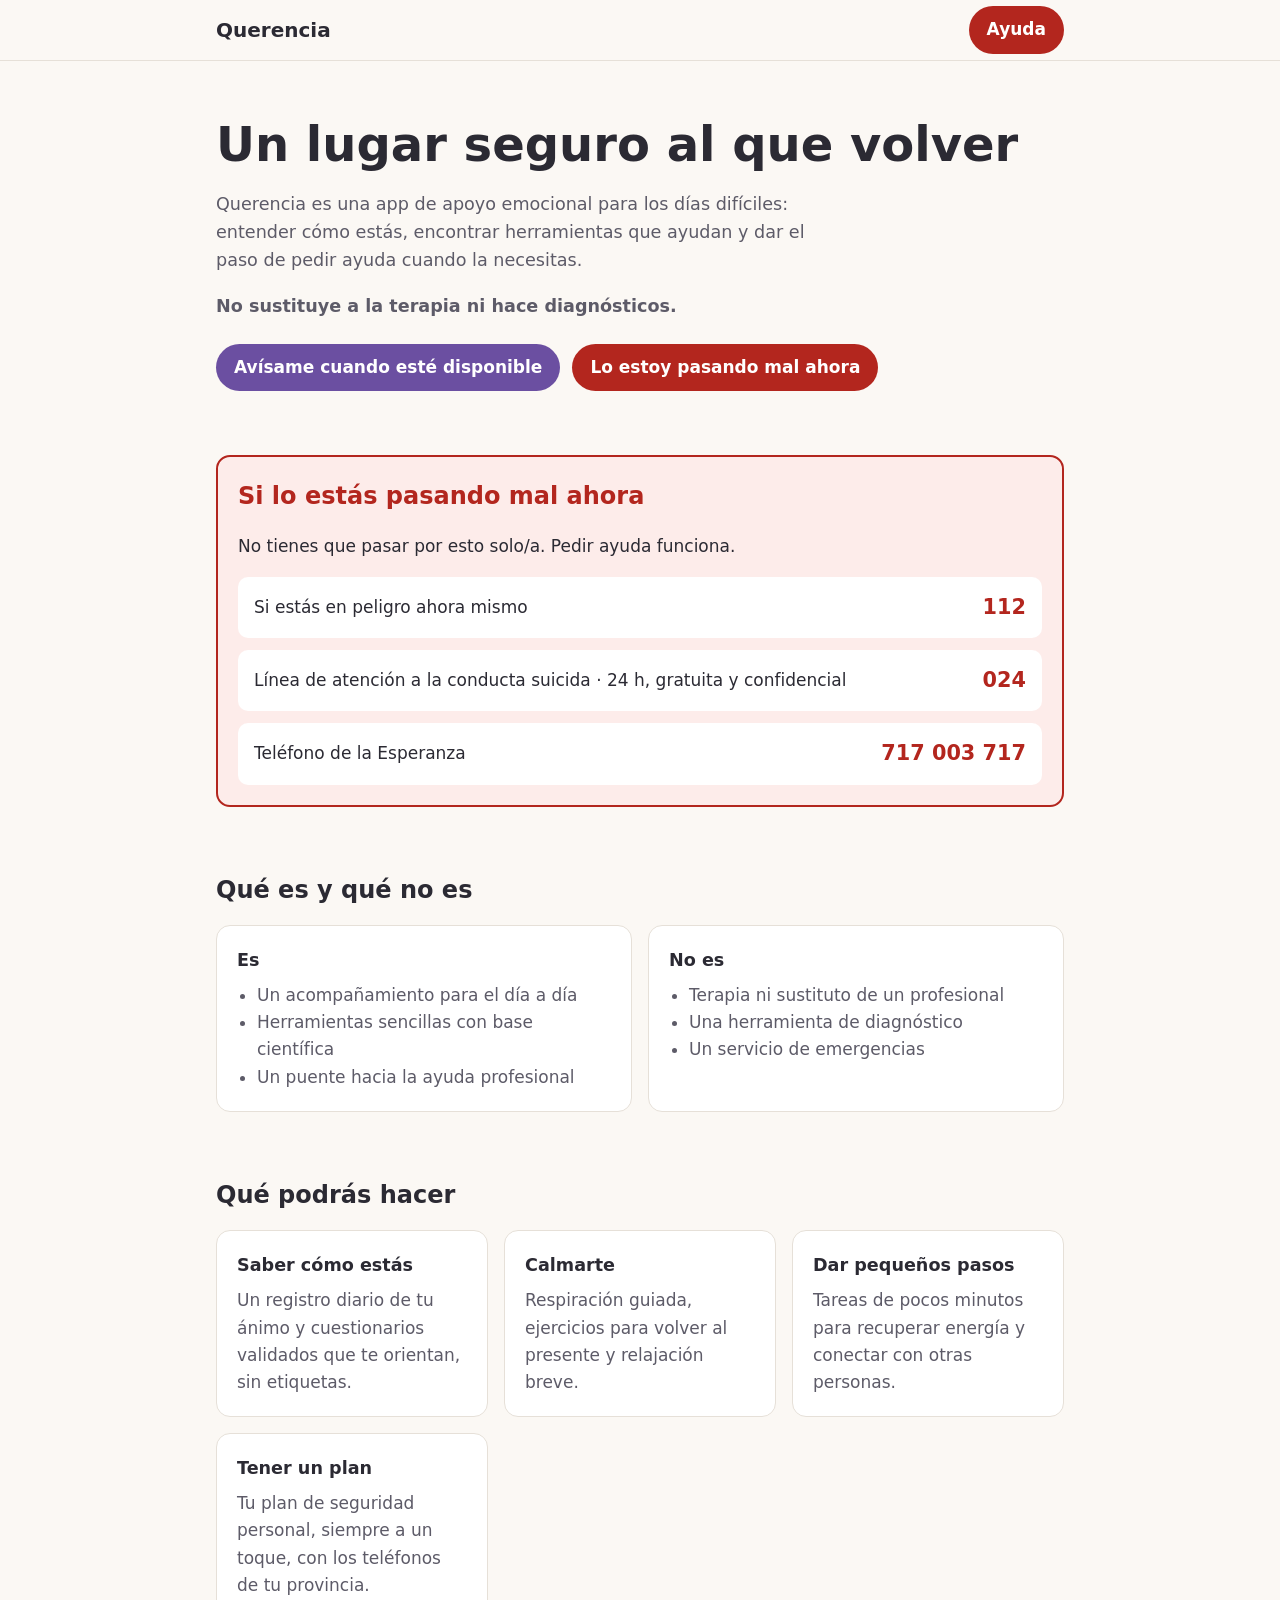
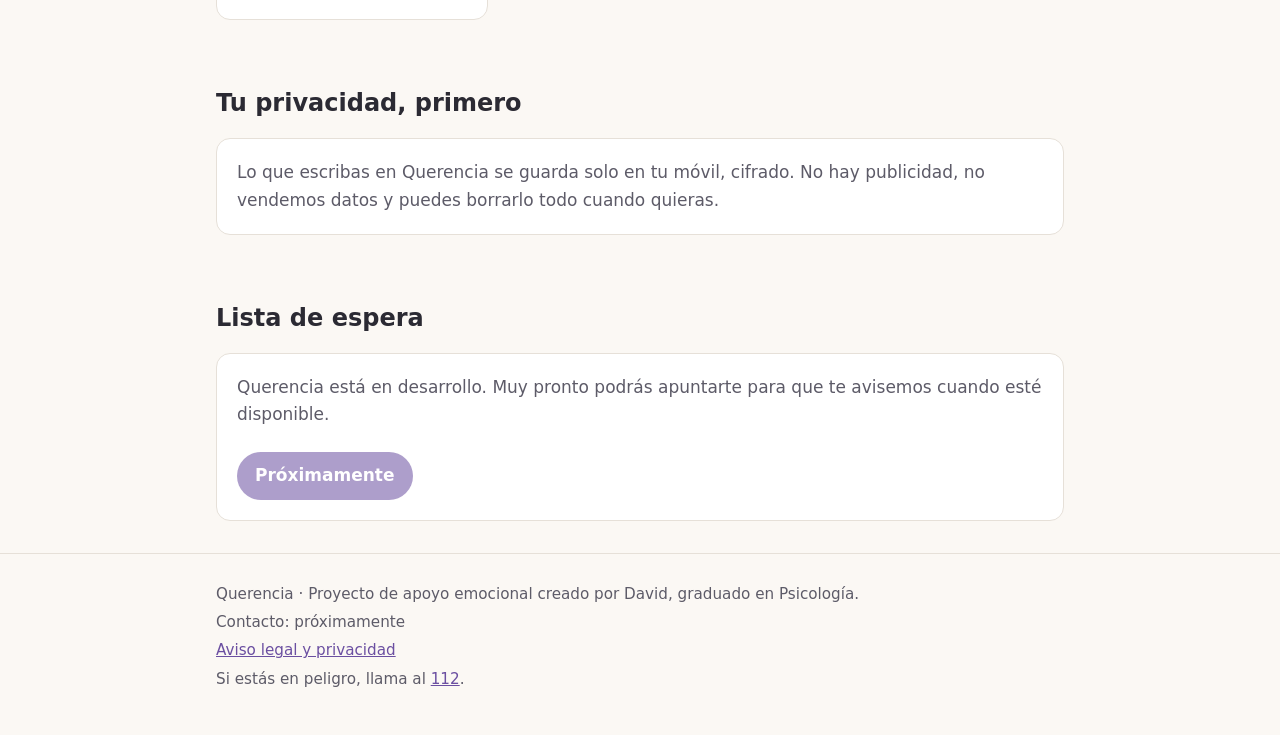
==== index.html @ c54ea7a4 "Añade la web de Querencia y su publicación en GitHub Pages Co-Authored-By: Claude Opus 5.5 <noreply@" ====
<!doctype html>
<html lang="es">
<head>
  <meta charset="utf-8">
  <meta name="viewport" content="width=device-width, initial-scale=1">
  <title>Querencia · Apoyo emocional</title>
  <meta name="description" content="Querencia es una app de apoyo emocional y autoayuda. No sustituye a la terapia. Si estás en peligro, llama al 112 o al 024.">
  <link rel="stylesheet" href="styles.css">
</head>
<body>
  <header>
    <div class="wrap">
      <a class="brand" href="#">Querencia</a>
      <a class="btn btn-help" href="#ayuda">Ayuda</a>
    </div>
  </header>

  <main class="wrap">
    <section class="hero">
      <h1>Un lugar seguro al que volver</h1>
      <p>Querencia es una app de apoyo emocional para los días difíciles: entender cómo estás, encontrar herramientas que ayudan y dar el paso de pedir ayuda cuando la necesitas.</p>
      <p><strong>No sustituye a la terapia ni hace diagnósticos.</strong></p>
      <div class="actions">
        <a class="btn btn-primary" href="#lista-de-espera">Avísame cuando esté disponible</a>
        <a class="btn btn-help" href="#ayuda">Lo estoy pasando mal ahora</a>
      </div>
    </section>

    <section id="ayuda" aria-labelledby="ayuda-titulo">
      <div class="help-box">
        <h2 id="ayuda-titulo">Si lo estás pasando mal ahora</h2>
        <p>No tienes que pasar por esto solo/a. Pedir ayuda funciona.</p>
        <ul class="phones">
          <li><a href="tel:112"><span>Si estás en peligro ahora mismo</span><strong>112</strong></a></li>
          <li><a href="tel:024"><span>Línea de atención a la conducta suicida · 24 h, gratuita y confidencial</span><strong>024</strong></a></li>
          <li><a href="tel:717003717"><span>Teléfono de la Esperanza</span><strong>717 003 717</strong></a></li>
        </ul>
      </div>
    </section>

    <section aria-labelledby="que-es">
      <h2 id="que-es">Qué es y qué no es</h2>
      <div class="grid">
        <div class="card">
          <h3>Es</h3>
          <ul>
            <li>Un acompañamiento para el día a día</li>
            <li>Herramientas sencillas con base científica</li>
            <li>Un puente hacia la ayuda profesional</li>
          </ul>
        </div>
        <div class="card">
          <h3>No es</h3>
          <ul>
            <li>Terapia ni sustituto de un profesional</li>
            <li>Una herramienta de diagnóstico</li>
            <li>Un servicio de emergencias</li>
          </ul>
        </div>
      </div>
    </section>

    <section aria-labelledby="que-podras">
      <h2 id="que-podras">Qué podrás hacer</h2>
      <div class="grid">
        <div class="card"><h3>Saber cómo estás</h3><p>Un registro diario de tu ánimo y cuestionarios validados que te orientan, sin etiquetas.</p></div>
        <div class="card"><h3>Calmarte</h3><p>Respiración guiada, ejercicios para volver al presente y relajación breve.</p></div>
        <div class="card"><h3>Dar pequeños pasos</h3><p>Tareas de pocos minutos para recuperar energía y conectar con otras personas.</p></div>
        <div class="card"><h3>Tener un plan</h3><p>Tu plan de seguridad personal, siempre a un toque, con los teléfonos de tu provincia.</p></div>
      </div>
    </section>

    <section aria-labelledby="privacidad">
      <h2 id="privacidad">Tu privacidad, primero</h2>
      <div class="card">
        <p>Lo que escribas en Querencia se guarda solo en tu móvil, cifrado. No hay publicidad, no vendemos datos y puedes borrarlo todo cuando quieras.</p>
      </div>
    </section>

    <section id="lista-de-espera" aria-labelledby="espera-titulo">
      <h2 id="espera-titulo">Lista de espera</h2>
      <div class="card">
        <p>Querencia está en desarrollo. Muy pronto podrás apuntarte para que te avisemos cuando esté disponible.</p>
        <div class="actions">
          <!-- Sustituir por el enlace del formulario cuando tenga aviso de privacidad y casilla de consentimiento -->
          <a class="btn btn-primary" aria-disabled="true">Próximamente</a>
        </div>
      </div>
    </section>
  </main>

  <footer>
    <div class="wrap">
      <p>Querencia · Proyecto de apoyo emocional creado por David, graduado en Psicología.</p>
      <p>Contacto: <!-- CONTACTO: sustituir por el correo de Querencia --><span>próximamente</span></p>
      <p><a href="aviso-legal.html">Aviso legal y privacidad</a></p>
      <p>Si estás en peligro, llama al <a href="tel:112">112</a>.</p>
    </div>
  </footer>
</body>
</html>
---- styles.css ----
:root {
  --bg: #fbf8f4;
  --surface: #ffffff;
  --text: #2b2a33;
  --muted: #5d5b68;
  --accent: #6b4fa1;
  --accent-text: #ffffff;
  --help: #b3261e;
  --help-bg: #fdecea;
  --border: #e6e0d8;
  --radius: 14px;
}

@media (prefers-color-scheme: dark) {
  :root {
    --bg: #17161c;
    --surface: #211f28;
    --text: #ece9f2;
    --muted: #b3afbf;
    --accent: #b9a3e6;
    --accent-text: #17161c;
    --help: #ffb4ab;
    --help-bg: #3a1d1b;
    --border: #34313d;
  }
}

* { box-sizing: border-box; }

body {
  margin: 0;
  background: var(--bg);
  color: var(--text);
  font-family: system-ui, -apple-system, "Segoe UI", Roboto, sans-serif;
  font-size: 17px;
  line-height: 1.6;
}

a { color: var(--accent); }

.wrap { max-width: 880px; margin: 0 auto; padding: 0 16px; }

header {
  position: sticky;
  top: 0;
  z-index: 10;
  background: var(--bg);
  border-bottom: 1px solid var(--border);
}
header .wrap { display: flex; align-items: center; justify-content: space-between; height: 60px; }
.brand { font-weight: 700; font-size: 1.25rem; text-decoration: none; color: var(--text); }

.btn {
  display: inline-block;
  padding: 10px 18px;
  border-radius: 999px;
  font-weight: 600;
  text-decoration: none;
  border: 0;
  cursor: pointer;
}
.btn-help { background: var(--help); color: #fff; }
@media (prefers-color-scheme: dark) { .btn-help { color: #17161c; } }
.btn-primary { background: var(--accent); color: var(--accent-text); }
.btn[aria-disabled="true"] { opacity: .55; cursor: not-allowed; }

.hero { padding: 56px 0 32px; }
.hero h1 { font-size: clamp(2rem, 6vw, 3rem); line-height: 1.15; margin: 0 0 16px; }
.hero p { color: var(--muted); font-size: 1.1rem; max-width: 620px; }
.actions { display: flex; flex-wrap: wrap; gap: 12px; margin-top: 24px; }

section { padding: 32px 0; }
h2 { font-size: 1.5rem; margin: 0 0 16px; }

.help-box {
  background: var(--help-bg);
  border: 2px solid var(--help);
  border-radius: var(--radius);
  padding: 20px;
}
.help-box h2 { color: var(--help); }
.phones { list-style: none; padding: 0; margin: 0; display: grid; gap: 12px; }
.phones a {
  display: flex;
  justify-content: space-between;
  align-items: center;
  gap: 12px;
  padding: 14px 16px;
  background: var(--surface);
  border-radius: 10px;
  text-decoration: none;
  color: var(--text);
}
.phones strong { font-size: 1.3rem; color: var(--help); white-space: nowrap; }

.grid { display: grid; gap: 16px; grid-template-columns: repeat(auto-fit, minmax(240px, 1fr)); }
.card {
  background: var(--surface);
  border: 1px solid var(--border);
  border-radius: var(--radius);
  padding: 20px;
}
.card h3 { margin: 0 0 8px; font-size: 1.1rem; }
.card p, .card li { color: var(--muted); margin: 0; }
.card ul { padding-left: 20px; margin: 0; }

footer { border-top: 1px solid var(--border); padding: 24px 0 40px; color: var(--muted); font-size: .95rem; }
footer p { margin: 4px 0; }
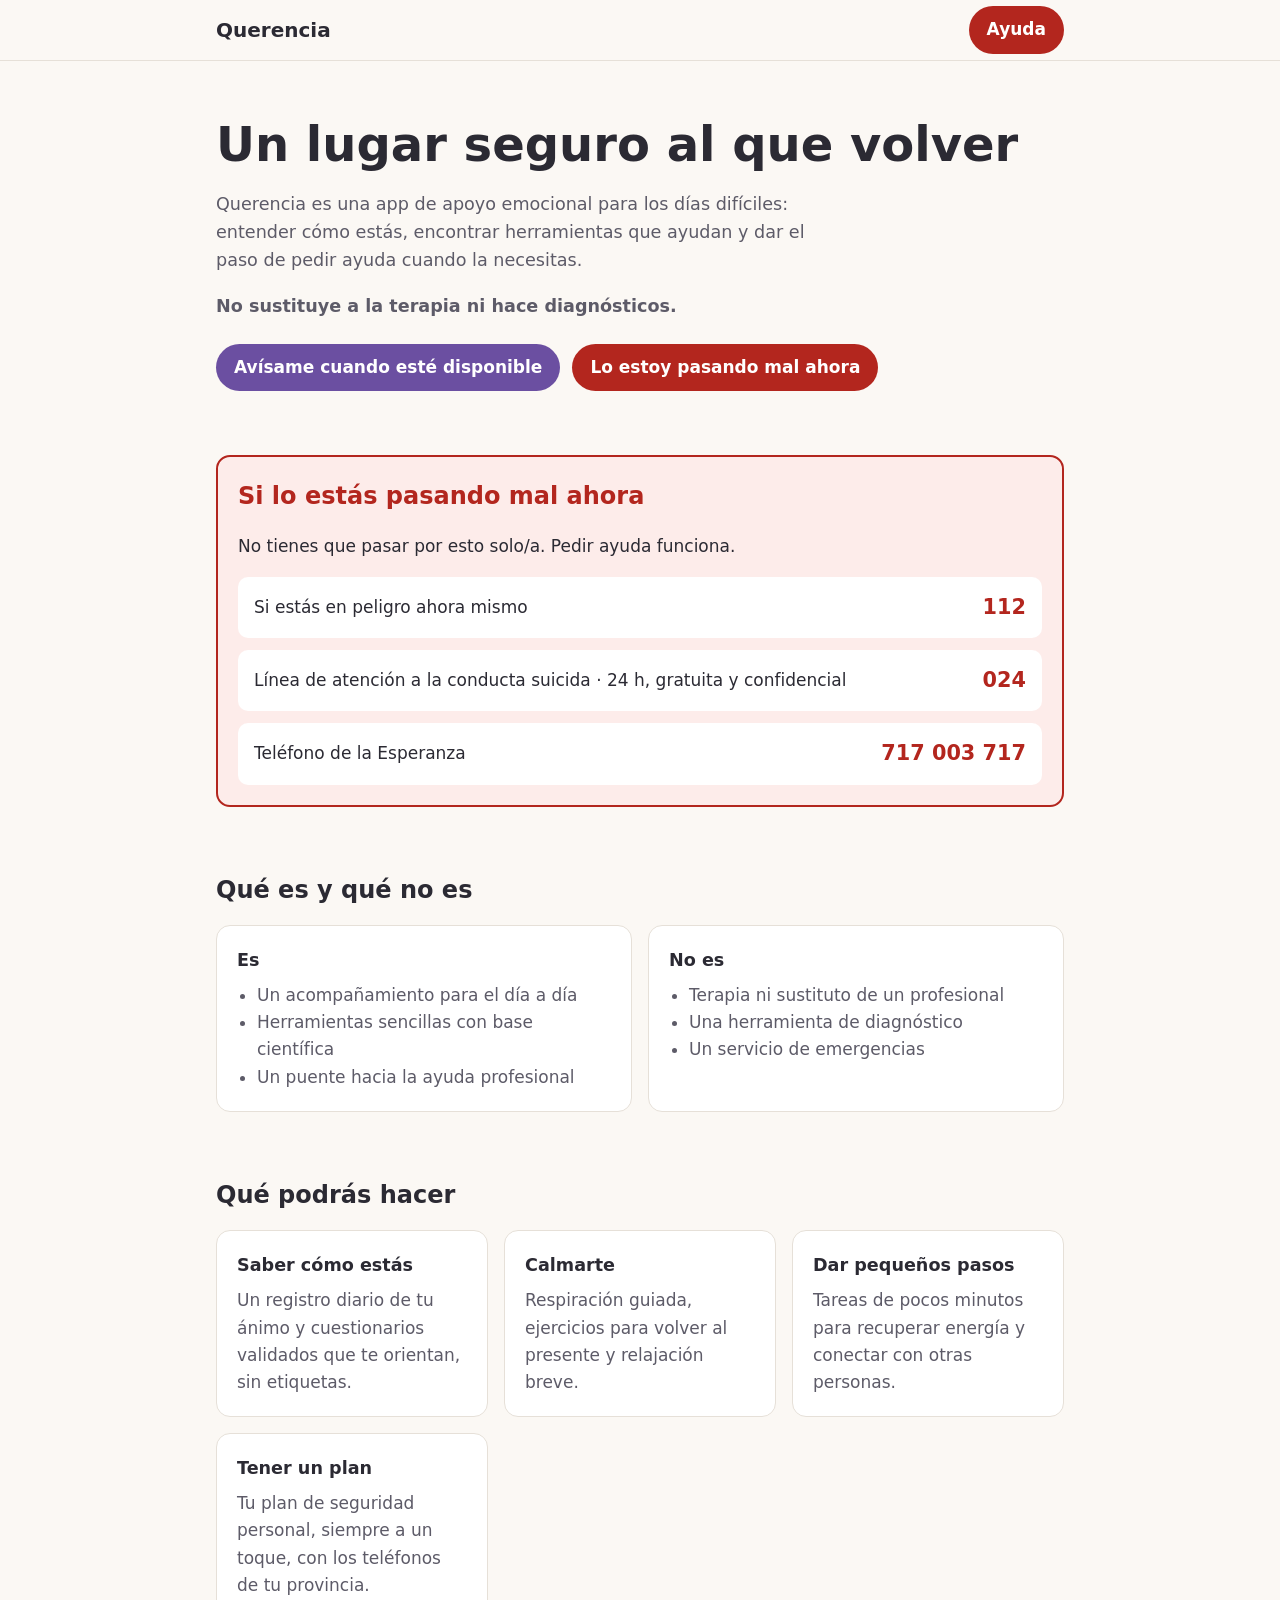
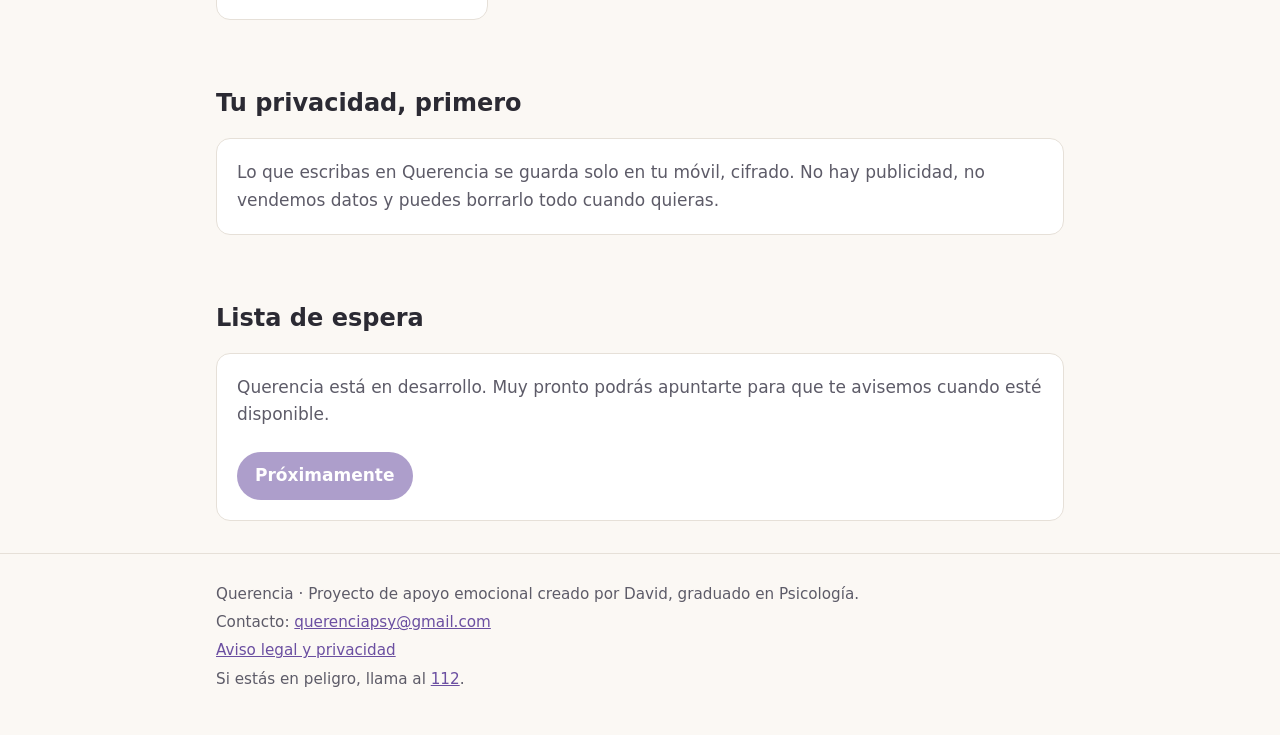
==== commit ea0fea6b: "Añade el correo de contacto de Querencia Co-Authored-By: Claude Opus 5.5 <noreply@anthropic.com> Cla" ====
--- a/index.html
+++ b/index.html
@@ -92,7 +92,7 @@
   <footer>
     <div class="wrap">
       <p>Querencia · Proyecto de apoyo emocional creado por David, graduado en Psicología.</p>
-      <p>Contacto: <!-- CONTACTO: sustituir por el correo de Querencia --><span>próximamente</span></p>
+      <p>Contacto: <a href="mailto:querenciapsy@gmail.com">querenciapsy@gmail.com</a></p>
       <p><a href="aviso-legal.html">Aviso legal y privacidad</a></p>
       <p>Si estás en peligro, llama al <a href="tel:112">112</a>.</p>
     </div>
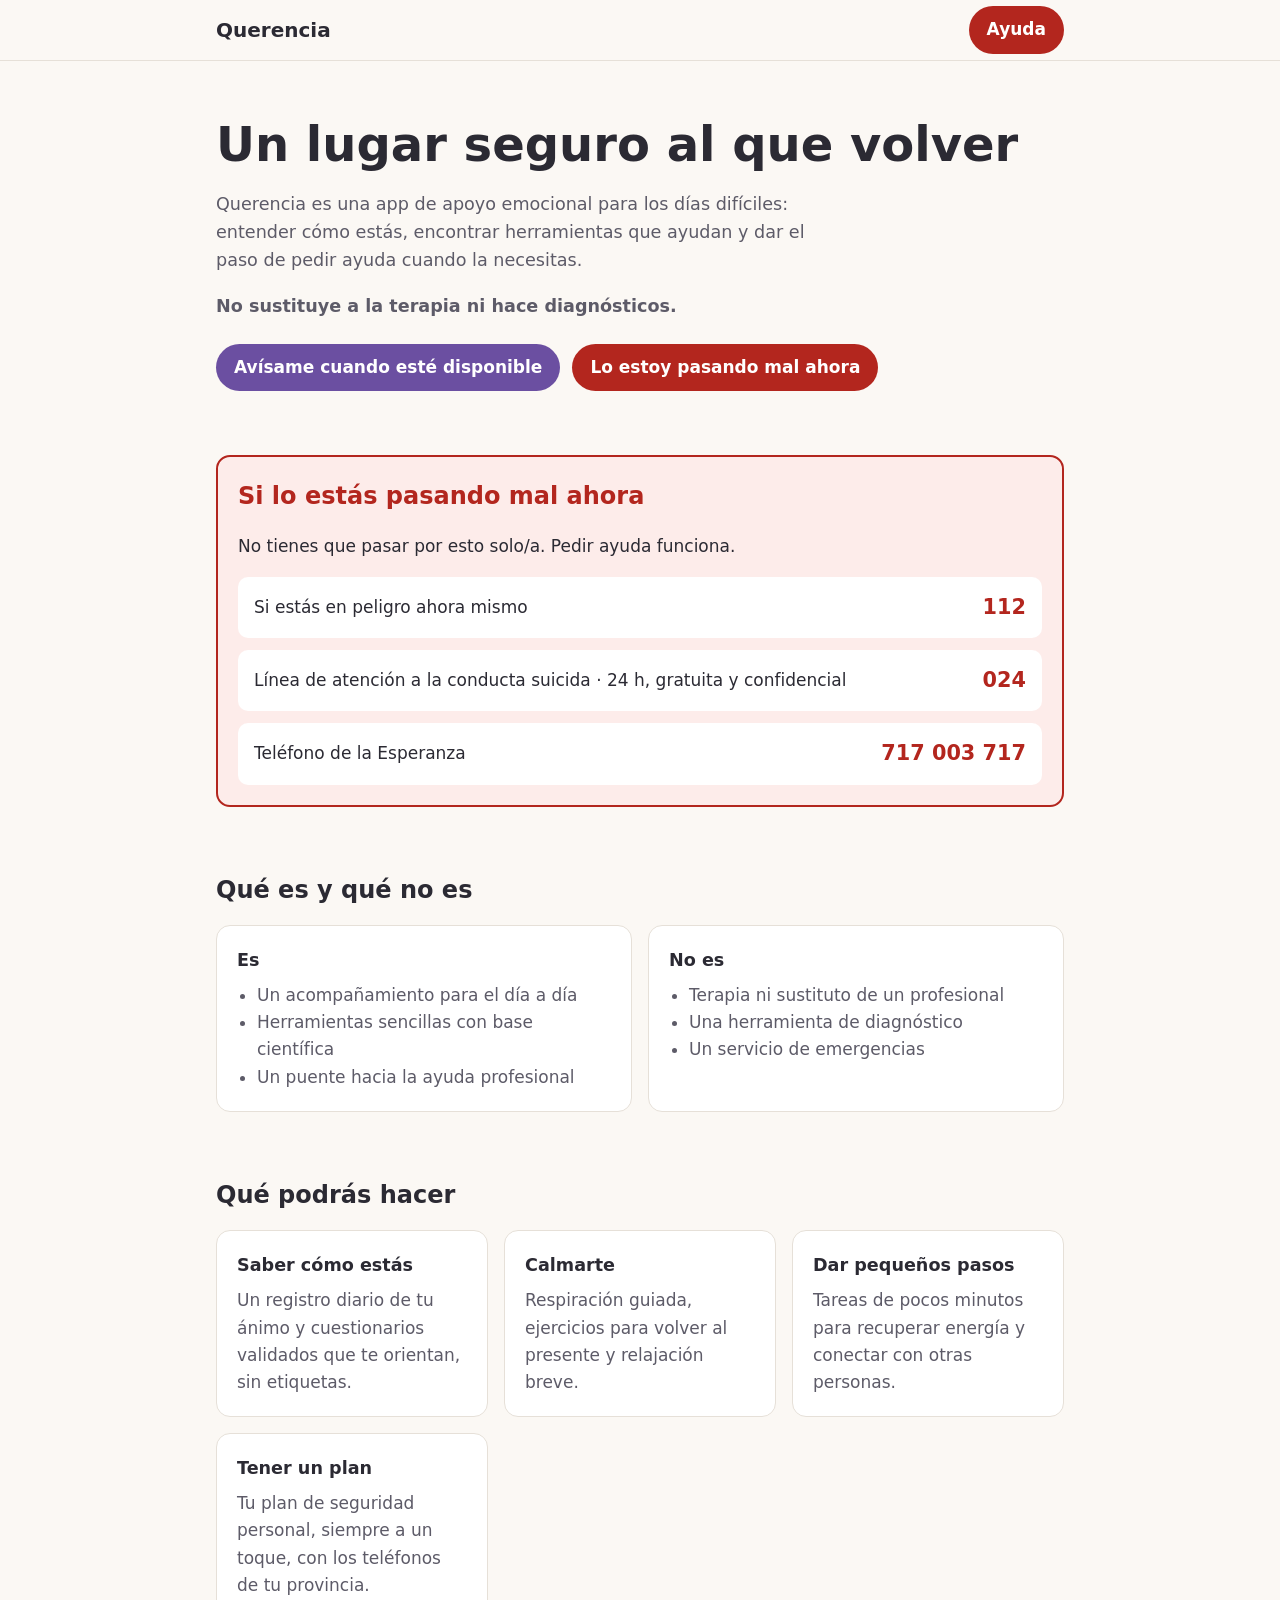
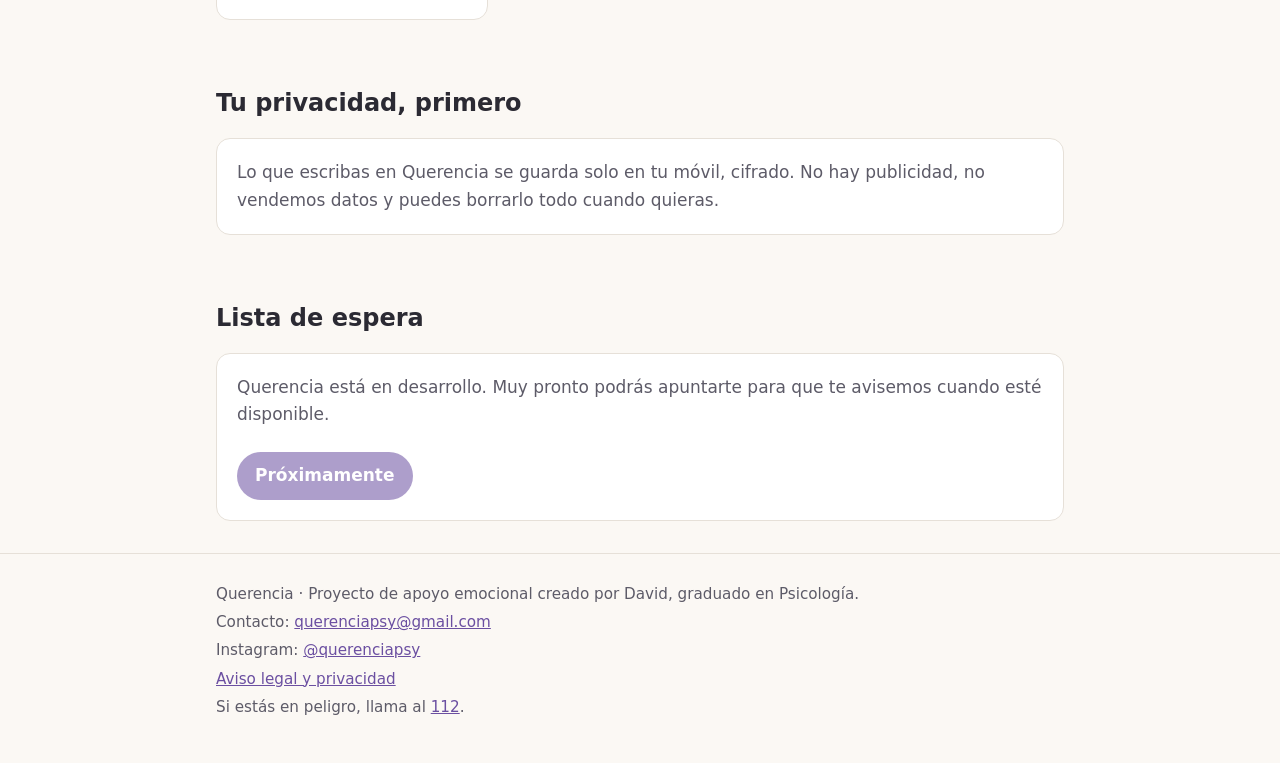
==== commit 51cbc2a4: "Añade Instagram @querenciapsy a la web Co-Authored-By: Claude Opus 5.5 <noreply@anthropic.com> Claud" ====
--- a/index.html
+++ b/index.html
@@ -93,6 +93,7 @@
     <div class="wrap">
       <p>Querencia · Proyecto de apoyo emocional creado por David, graduado en Psicología.</p>
       <p>Contacto: <a href="mailto:querenciapsy@gmail.com">querenciapsy@gmail.com</a></p>
+      <p>Instagram: <a href="https://www.instagram.com/querenciapsy/">@querenciapsy</a></p>
       <p><a href="aviso-legal.html">Aviso legal y privacidad</a></p>
       <p>Si estás en peligro, llama al <a href="tel:112">112</a>.</p>
     </div>
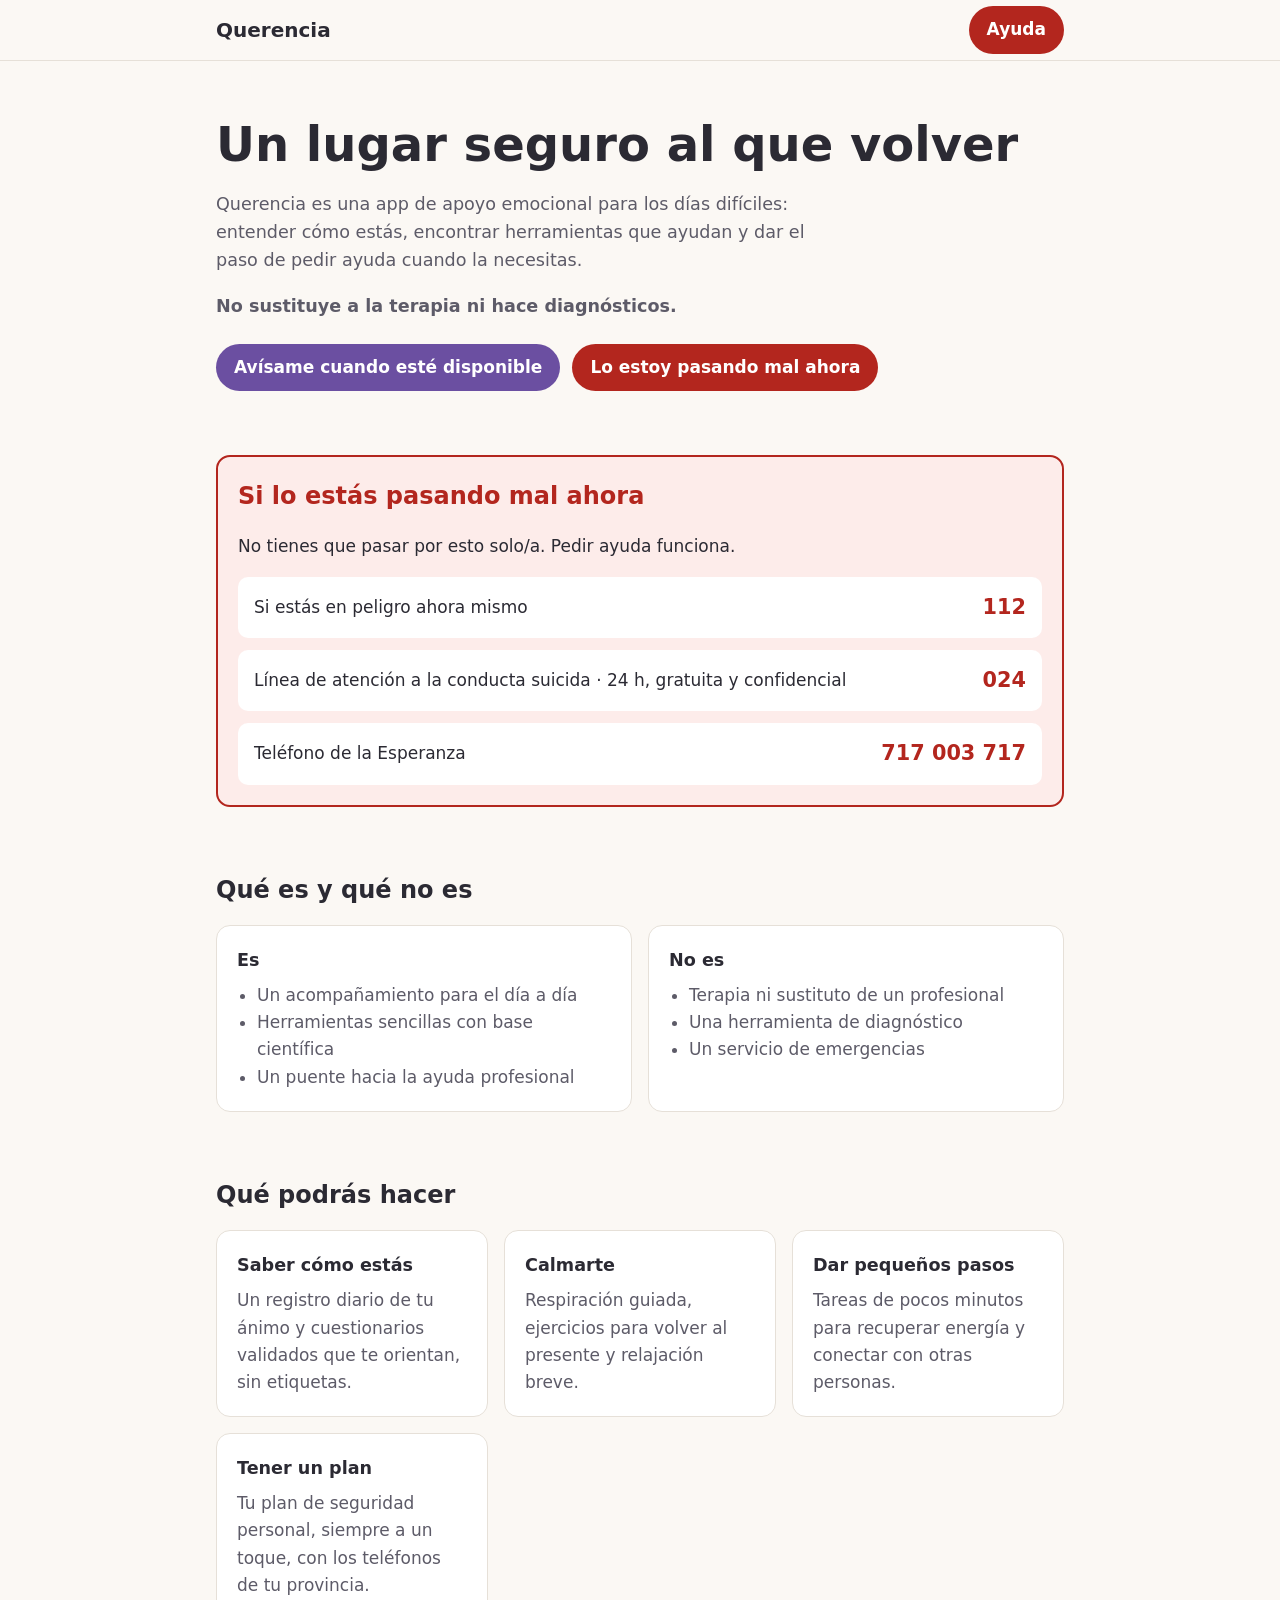
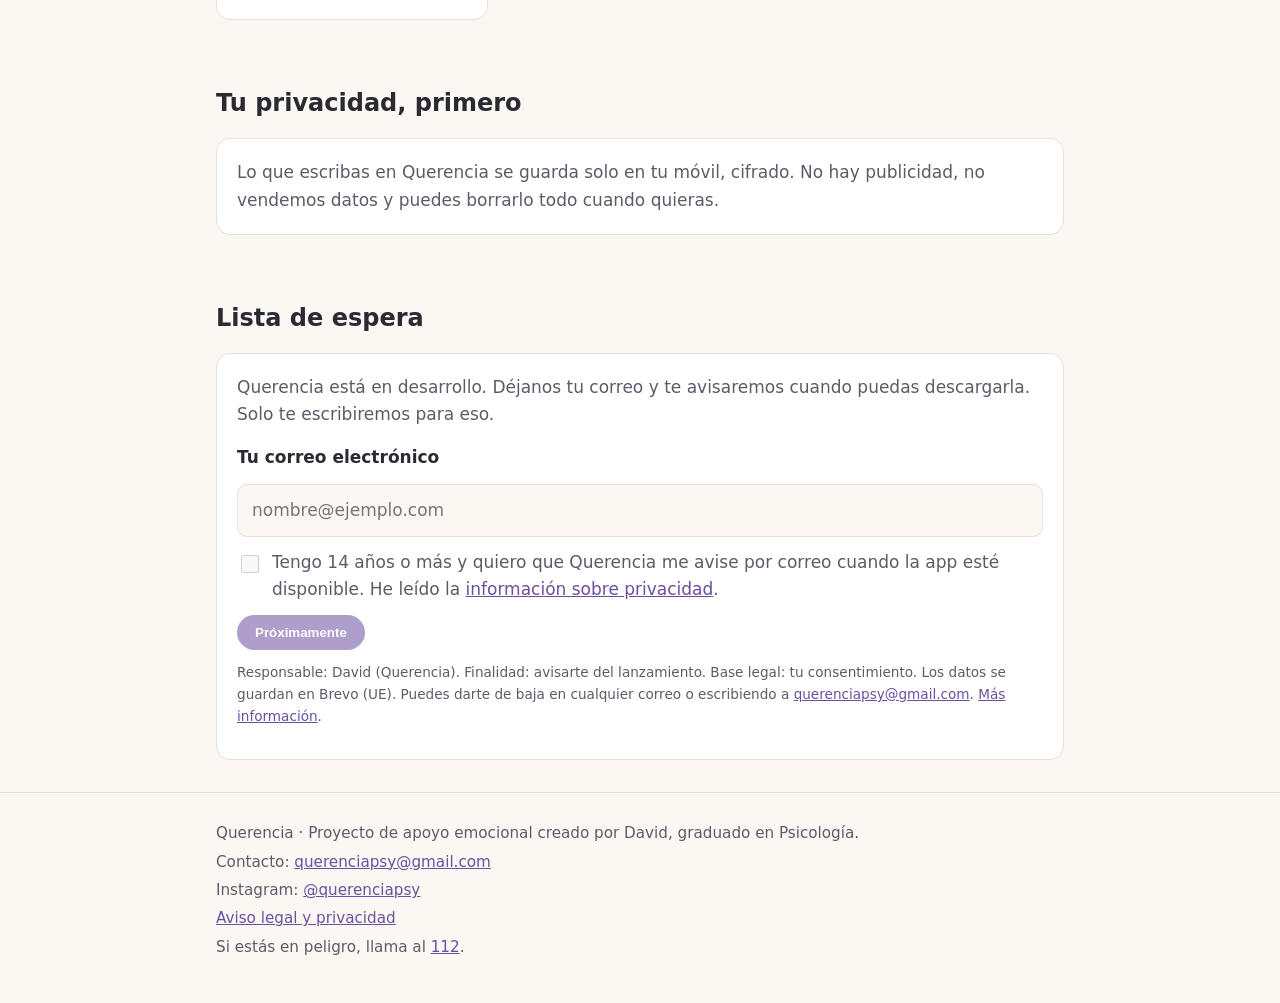
==== commit dbf8ef80: "Añadir lista de espera con consentimiento RGPD y QR para pegatinas Formulario conectable a Brevo (se" ====
--- a/index.html
+++ b/index.html
@@ -80,11 +80,30 @@
     <section id="lista-de-espera" aria-labelledby="espera-titulo">
       <h2 id="espera-titulo">Lista de espera</h2>
       <div class="card">
-        <p>Querencia está en desarrollo. Muy pronto podrás apuntarte para que te avisemos cuando esté disponible.</p>
-        <div class="actions">
-          <!-- Sustituir por el enlace del formulario cuando tenga aviso de privacidad y casilla de consentimiento -->
-          <a class="btn btn-primary" aria-disabled="true">Próximamente</a>
-        </div>
+        <p>Querencia está en desarrollo. Déjanos tu correo y te avisaremos cuando puedas descargarla. Solo te escribiremos para eso.</p>
+
+        <!--
+          Configuración: pega en data-action la URL "action" del formulario de Brevo
+          (Formularios > tu formulario > Compartir > Código HTML, atributo action="https://....sibforms.com/serve/...").
+          Mientras esté vacío, el formulario se muestra desactivado como "Próximamente".
+        -->
+        <form id="waitlist" class="waitlist" method="POST" data-action="" novalidate>
+          <label for="wl-email">Tu correo electrónico</label>
+          <input id="wl-email" name="EMAIL" type="email" autocomplete="email" inputmode="email" required placeholder="nombre@ejemplo.com">
+
+          <label class="check">
+            <input id="wl-consent" name="OPT_IN" type="checkbox" value="1" required>
+            <span>Tengo 14 años o más y quiero que Querencia me avise por correo cuando la app esté disponible. He leído la <a href="aviso-legal.html#lista-de-espera">información sobre privacidad</a>.</span>
+          </label>
+
+          <!-- Campo trampa contra bots: las personas no lo ven -->
+          <input class="hp" type="text" name="email_address_check" value="" tabindex="-1" autocomplete="off" aria-hidden="true">
+          <input type="hidden" name="locale" value="es">
+
+          <button class="btn btn-primary" type="submit">Avísame</button>
+          <p class="fine">Responsable: David (Querencia). Finalidad: avisarte del lanzamiento. Base legal: tu consentimiento. Los datos se guardan en Brevo (UE). Puedes darte de baja en cualquier correo o escribiendo a <a href="mailto:querenciapsy@gmail.com">querenciapsy@gmail.com</a>. <a href="aviso-legal.html#lista-de-espera">Más información</a>.</p>
+          <p id="wl-status" class="status" role="status" aria-live="polite"></p>
+        </form>
       </div>
     </section>
   </main>
@@ -98,5 +117,45 @@
       <p>Si estás en peligro, llama al <a href="tel:112">112</a>.</p>
     </div>
   </footer>
+  <script>
+  (function () {
+    var form = document.getElementById('waitlist');
+    if (!form) return;
+    var action = (form.getAttribute('data-action') || '').trim();
+    var status = document.getElementById('wl-status');
+    var button = form.querySelector('button[type="submit"]');
+    var email = document.getElementById('wl-email');
+    var consent = document.getElementById('wl-consent');
+
+    function say(msg, kind) { status.textContent = msg; status.className = 'status ' + (kind || ''); }
+
+    if (!action) {
+      email.disabled = true; consent.disabled = true; button.disabled = true;
+      button.textContent = 'Próximamente';
+      return;
+    }
+    form.setAttribute('action', action);
+
+    form.addEventListener('submit', function (e) {
+      e.preventDefault();
+      if (!email.value || !email.checkValidity()) { say('Revisa tu correo electrónico.', 'error'); email.focus(); return; }
+      if (!consent.checked) { say('Marca la casilla para poder avisarte.', 'error'); consent.focus(); return; }
+      button.disabled = true;
+      say('Enviando…');
+      fetch(action, { method: 'POST', body: new FormData(form) })
+        .then(function (r) { return r.json().catch(function () { return { success: r.ok }; }); })
+        .then(function (data) {
+          if (data && data.success === false) throw new Error('rechazado');
+          form.reset();
+          say('Listo. Te hemos enviado un correo para confirmar tu suscripción: revisa también la carpeta de spam.', 'ok');
+        })
+        .catch(function () {
+          // Si el navegador bloquea la petición, se envía el formulario de forma clásica.
+          form.submit();
+        })
+        .then(function () { button.disabled = false; });
+    });
+  })();
+  </script>
 </body>
 </html>
--- a/styles.css
+++ b/styles.css
@@ -106,3 +106,25 @@
 
 footer { border-top: 1px solid var(--border); padding: 24px 0 40px; color: var(--muted); font-size: .95rem; }
 footer p { margin: 4px 0; }
+
+.waitlist { display: grid; gap: 12px; margin-top: 16px; }
+.waitlist label { font-weight: 600; }
+.waitlist input[type="email"] {
+  width: 100%;
+  padding: 12px 14px;
+  font: inherit;
+  color: var(--text);
+  background: var(--bg);
+  border: 1px solid var(--border);
+  border-radius: 10px;
+}
+.waitlist input[type="email"]:focus { outline: 2px solid var(--accent); outline-offset: 1px; }
+.waitlist .check { display: flex; gap: 10px; align-items: flex-start; font-weight: 400; color: var(--muted); }
+.waitlist .check input { margin-top: 6px; width: 18px; height: 18px; flex: none; accent-color: var(--accent); }
+.waitlist button { justify-self: start; }
+.waitlist button:disabled { opacity: .55; cursor: not-allowed; }
+.waitlist .fine { font-size: .85rem; }
+.waitlist .hp { position: absolute; left: -10000px; width: 1px; height: 1px; overflow: hidden; }
+.status { margin: 0; font-weight: 600; }
+.status.ok { color: var(--accent); }
+.status.error { color: var(--help); }
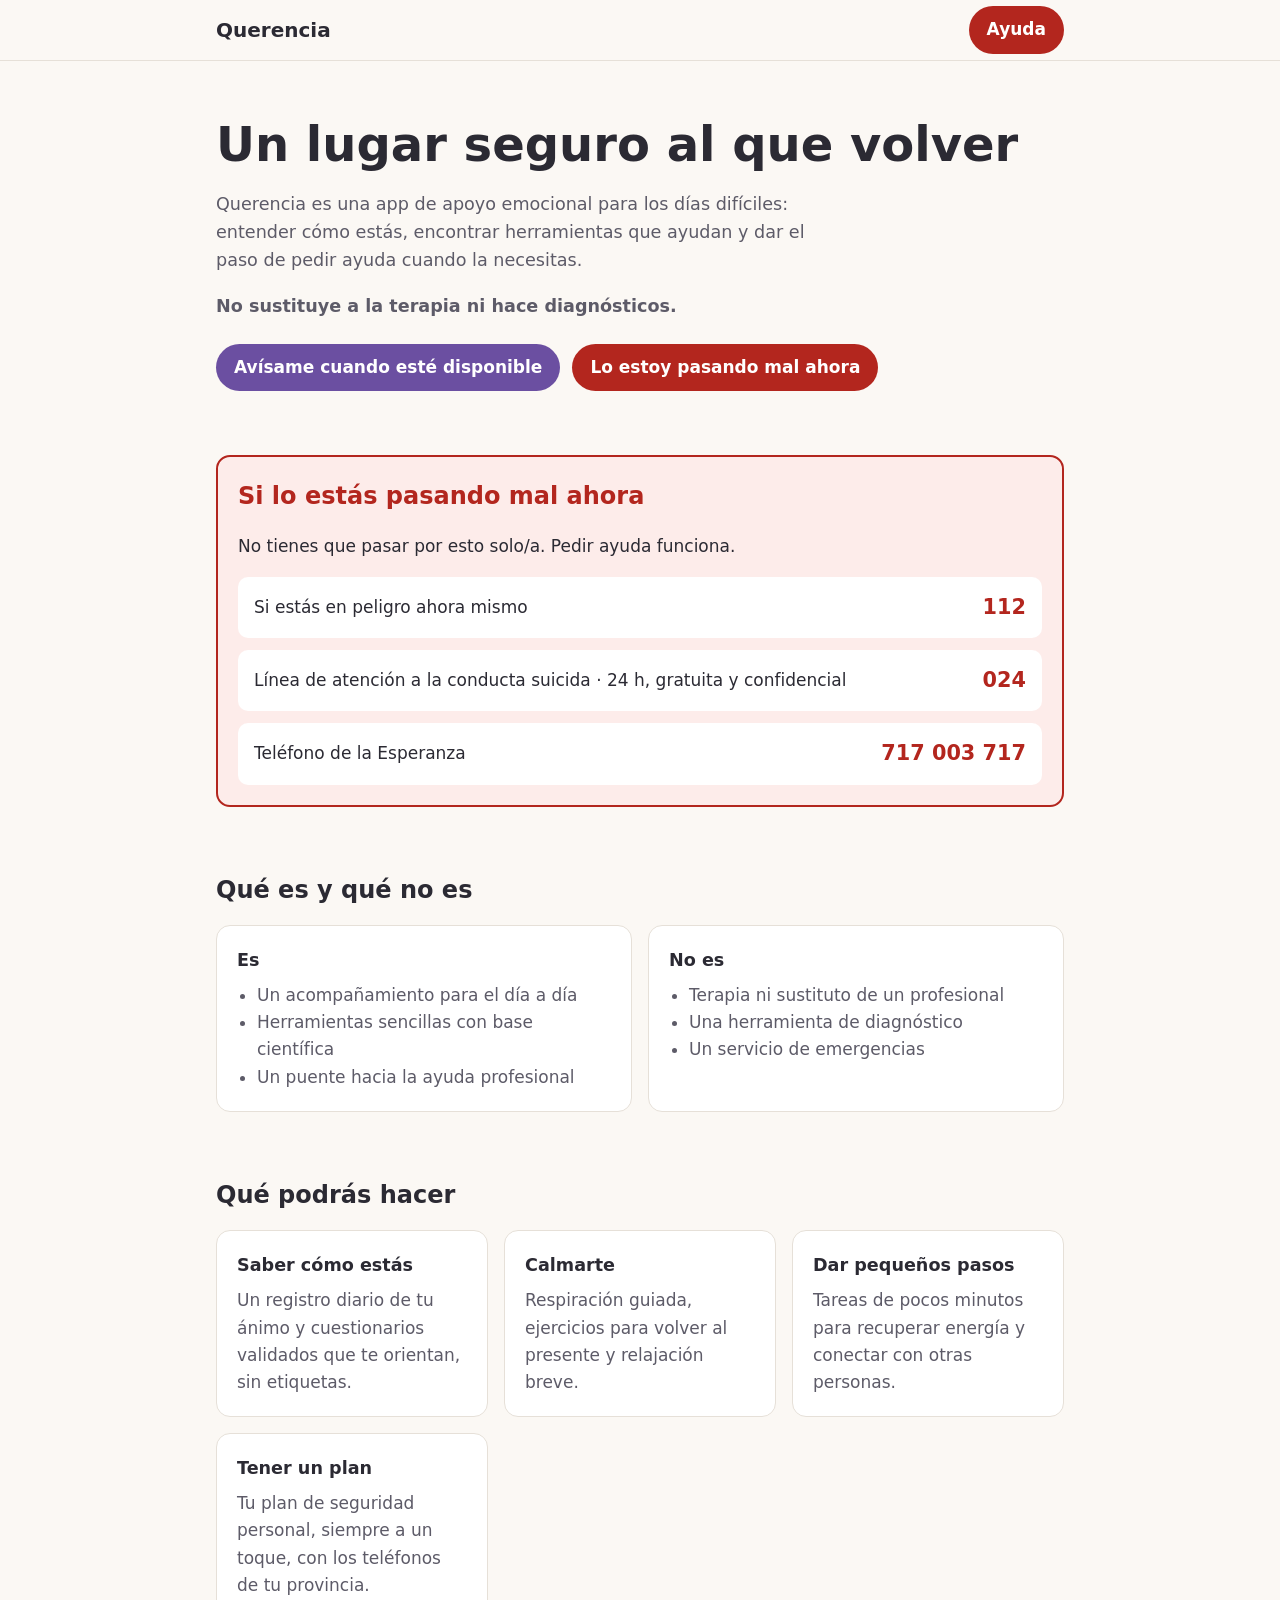
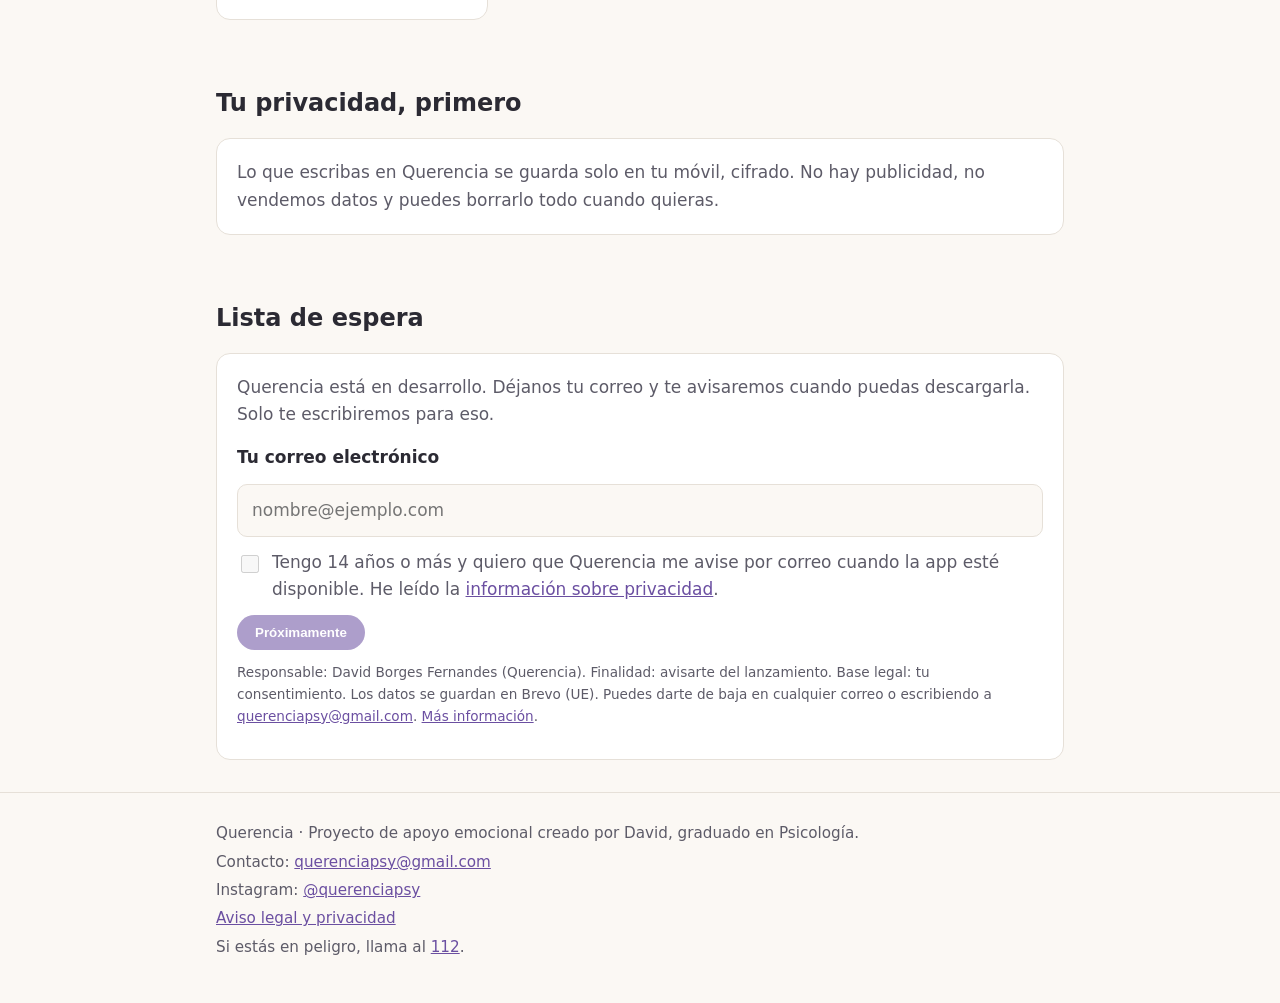
==== commit b1a0f9eb: "Añadir apellidos del responsable en el aviso legal Co-Authored-By: Claude Opus 5.5 <noreply@anthropi" ====
--- a/index.html
+++ b/index.html
@@ -101,7 +101,7 @@
           <input type="hidden" name="locale" value="es">
 
           <button class="btn btn-primary" type="submit">Avísame</button>
-          <p class="fine">Responsable: David (Querencia). Finalidad: avisarte del lanzamiento. Base legal: tu consentimiento. Los datos se guardan en Brevo (UE). Puedes darte de baja en cualquier correo o escribiendo a <a href="mailto:querenciapsy@gmail.com">querenciapsy@gmail.com</a>. <a href="aviso-legal.html#lista-de-espera">Más información</a>.</p>
+          <p class="fine">Responsable: David Borges Fernandes (Querencia). Finalidad: avisarte del lanzamiento. Base legal: tu consentimiento. Los datos se guardan en Brevo (UE). Puedes darte de baja en cualquier correo o escribiendo a <a href="mailto:querenciapsy@gmail.com">querenciapsy@gmail.com</a>. <a href="aviso-legal.html#lista-de-espera">Más información</a>.</p>
           <p id="wl-status" class="status" role="status" aria-live="polite"></p>
         </form>
       </div>
